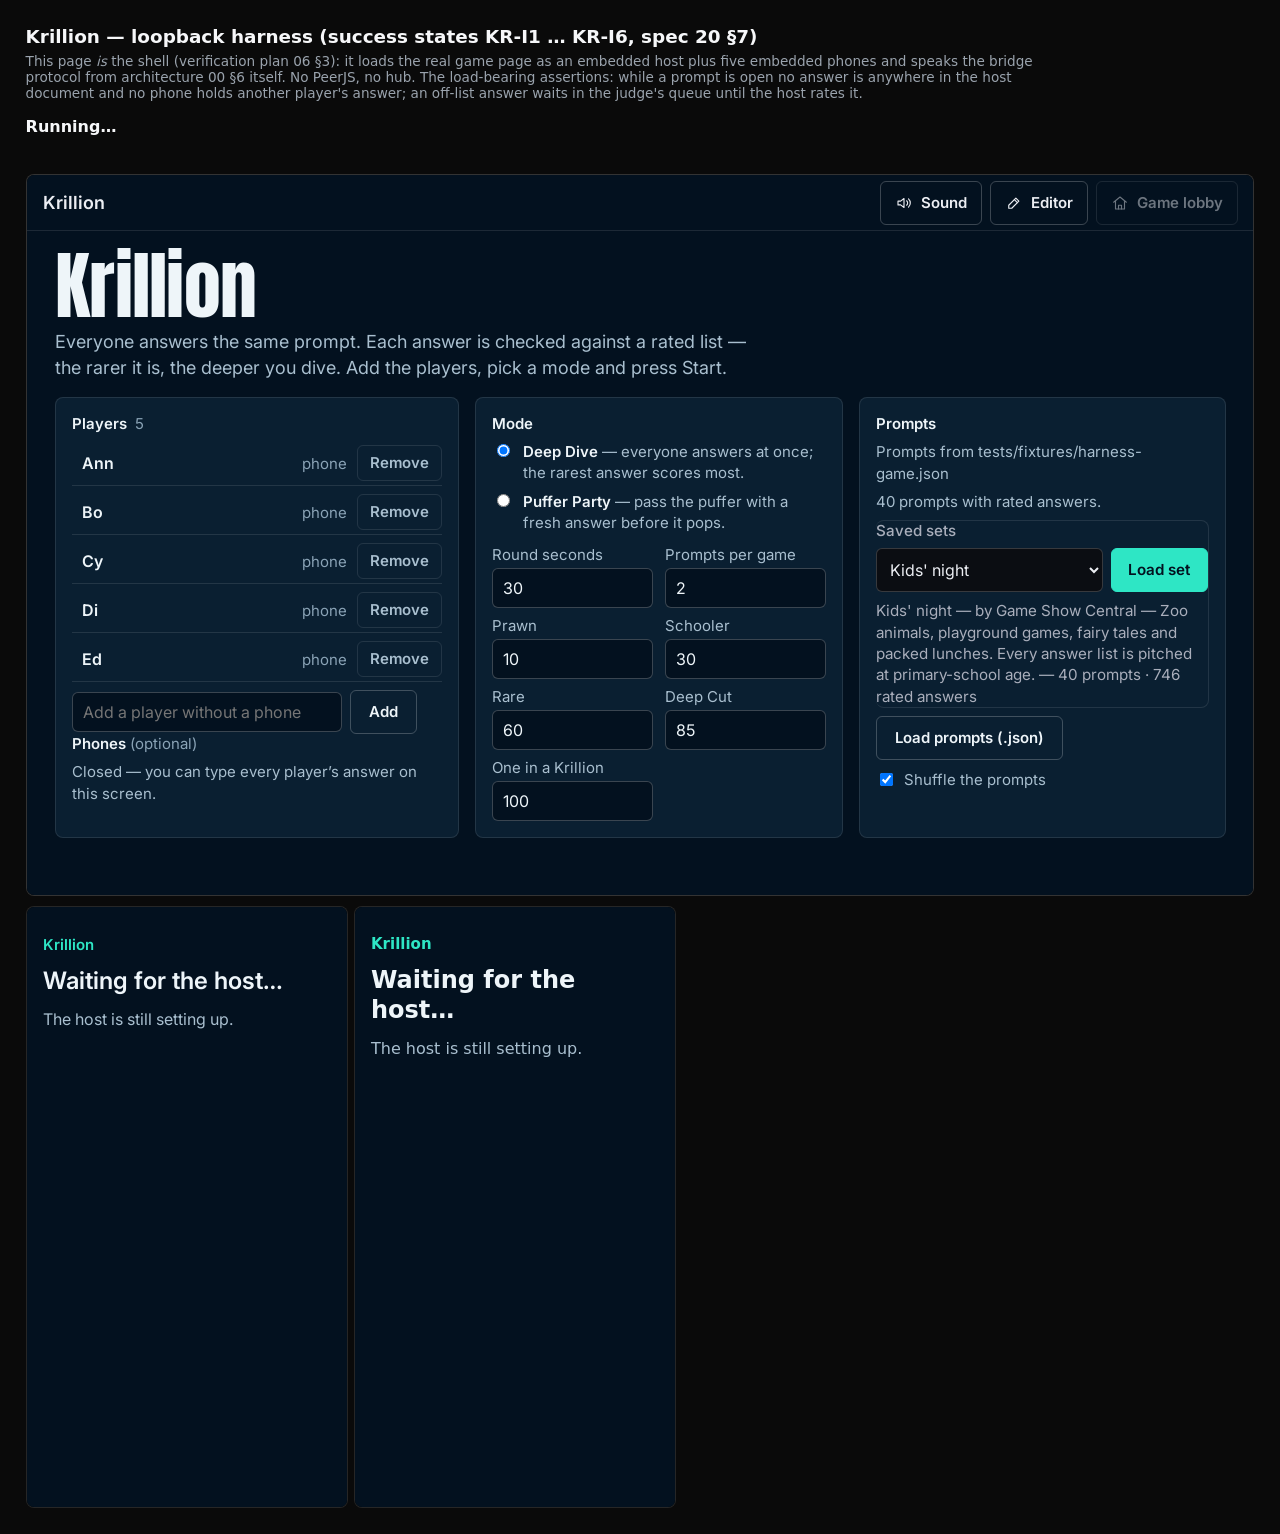
==== tests/harness.html @ b90cae28 "chore: import Krillion from Game-Show-Central @9c9d5ec as a standalone baseline Game files moved to " ====
<!DOCTYPE html>
<html lang="en">
<head>
  <meta charset="UTF-8">
  <meta name="viewport" content="width=device-width, initial-scale=1.0">
  <title>Krillion harness (KR-I1–KR-I6)</title>
  <style>
    body { font-family: system-ui, sans-serif; background: #0a0a0a; color: #f6f7f9; margin: 0; padding: 1.6rem; }
    h1 { font-size: 1.15rem; margin: 0 0 0.4rem; }
    p.lede { color: #9aa3ad; font-size: 0.85rem; margin: 0 0 1rem; max-width: 64rem; }
    #summary { font-weight: 700; margin: 0.6rem 0 1rem; }
    #summary.ok, li[data-pass="true"] .tag { color: #35d68a; }
    #summary.bad, li[data-pass="false"] .tag { color: #ff5a66; }
    #results { list-style: none; margin: 0; padding: 0; display: flex; flex-direction: column; gap: 0.25rem; }
    #results li { padding: 0.4rem 0.7rem; border-radius: 8px; background: rgba(255,255,255,0.05); font-size: 0.86rem; }
    #results li[data-pass="true"] { border-left: 4px solid #35d68a; }
    #results li[data-pass="false"] { border-left: 4px solid #ff5a66; background: rgba(255,90,102,0.12); }
    .tag { font-weight: 700; margin-right: 0.5rem; }
    .detail { display: block; opacity: 0.75; font-size: 0.78rem; margin-top: 0.15rem; }
    .stage { display: flex; gap: 0.6rem; margin-top: 1.4rem; align-items: flex-start; flex-wrap: wrap; }
    #host { width: 1280px; height: 720px; border: 1px solid rgba(255,255,255,0.2); border-radius: 8px; background: #000; }
    .phones { display: flex; gap: 0.4rem; flex-wrap: wrap; }
    .phones iframe { width: 320px; height: 600px; border: 1px solid rgba(255,255,255,0.15); border-radius: 8px; background: #000; }
  </style>
</head>
<body>
  <h1>Krillion — loopback harness (success states KR-I1 … KR-I6, spec 20 §7)</h1>
  <p class="lede">This page <em>is</em> the shell (verification plan 06 §3): it loads the real game page as an embedded
    host plus five embedded phones and speaks the bridge protocol from architecture 00 §6 itself. No PeerJS, no hub.
    The load-bearing assertions: while a prompt is open no answer is anywhere in the host document and no phone holds
    another player's answer; an off-list answer waits in the judge's queue until the host rates it.</p>
  <p id="summary">Running…</p>
  <ul id="results"></ul>

  <div class="stage">
    <iframe id="host" title="host game under test"></iframe>
    <div class="phones" id="phones"></div>
  </div>

  <script>
  (function () {
    "use strict";

    /* ============ Result plumbing ============ */

    const results = [];
    let uncaught = null;
    window.addEventListener("error", (e) => { uncaught = e.message; });
    window.addEventListener("unhandledrejection", (e) => { uncaught = String(e.reason); });

    function check(label, cond, detail) {
      results.push({ label, pass: !!cond, detail: detail === undefined ? "" : String(detail) });
      render();
    }

    function render() {
      const list = document.getElementById("results");
      list.replaceChildren();
      for (const r of results) {
        const li = document.createElement("li");
        li.dataset.pass = String(r.pass);
        const tag = document.createElement("span");
        tag.className = "tag";
        tag.textContent = r.pass ? "PASS" : "FAIL";
        li.appendChild(tag);
        li.appendChild(document.createTextNode(r.label));
        if (r.detail) {
          const d = document.createElement("span");
          d.className = "detail";
          d.textContent = r.detail;
          li.appendChild(d);
        }
        list.appendChild(li);
      }
      const failed = results.filter((r) => !r.pass).length;
      const summary = document.getElementById("summary");
      const ok = failed === 0 && !uncaught;
      summary.className = ok ? "ok" : "bad";
      summary.textContent = ok ? `All ${results.length} checks passed.`
        : `${failed} of ${results.length} checks FAILED${uncaught ? ` — uncaught: ${uncaught}` : ""}`;
      window.__KR_HARNESS__ = { total: results.length, failed, uncaught, results };
    }

    const sleep = (ms) => new Promise((r) => setTimeout(r, ms));

    async function waitFor(fn, label, timeout) {
      const limit = timeout || 5000;
      const start = Date.now();
      for (;;) {
        let value = null;
        try { value = fn(); } catch (err) { value = null; }
        if (value) return value;
        if (Date.now() - start > limit) throw new Error(`timed out waiting for ${label}`);
        await sleep(30);
      }
    }

    /* ============ The bridge shell (00 §6) ============ */

    const PLAYERS = [
      { pid: "p1", name: "Ann", color: "#2ee6c5", avatar: "🐡", connected: true, manual: false },
      { pid: "p2", name: "Bo", color: "#ff6b57", avatar: "🦑", connected: true, manual: false },
      { pid: "p3", name: "Cy", color: "#8cb0ff", avatar: "🐙", connected: true, manual: false },
      { pid: "p4", name: "Di", color: "#e6b800", avatar: "🦀", connected: true, manual: false },
      { pid: "p5", name: "Ed", color: "#c1121f", avatar: "🐢", connected: true, manual: false },
    ];
    const ROOM = { code: "KRHA", players: PLAYERS };

    const hostFrame = document.getElementById("host");
    const phoneFrames = new Map();
    const shellLog = [];

    function post(frame, msg) {
      if (!frame || !frame.contentWindow) return;
      frame.contentWindow.postMessage(Object.assign({ gsc: 1 }, msg), location.origin);
    }

    window.addEventListener("message", (event) => {
      if (event.origin !== location.origin) return;
      const d = event.data;
      if (!d || typeof d !== "object" || d.gsc !== 1 || typeof d.t !== "string") return;
      if (event.source === hostFrame.contentWindow) { fromHost(d); return; }
      for (const [pid, frame] of phoneFrames) {
        if (event.source === frame.contentWindow) { fromPhone(pid, d); return; }
      }
    });

    function fromHost(d) {
      if (d.t === "ready") { post(hostFrame, { t: "init", mode: "embed-host", room: ROOM }); return; }
      if (d.t === "send") {
        if (d.pid === "*") phoneFrames.forEach((f) => post(f, { t: "msg", m: d.m }));
        else post(phoneFrames.get(d.pid), { t: "msg", m: d.m });
        return;
      }
      shellLog.push(d);
    }

    function fromPhone(pid, d) {
      if (d.t === "ready") {
        const me = PLAYERS.find((p) => p.pid === pid);
        post(phoneFrames.get(pid), { t: "init", mode: "embed-player", me, room: { code: ROOM.code } });
        return;
      }
      if (d.t === "send") post(hostFrame, { t: "msg", pid, m: d.m });
    }

    /* ============ Loading (stale-bundle guard) ============ */

    const JS = ["kr-content.js", "kr-select.js", "kr-core.js", "data.js", "kr-sound.js", "kr-clock.js",
      "kr-view.js", "kr-party.js", "kr-app.js", "kr-editor.js", "kr-room.js", "kr-phone.js"];
    const CSS = ["kr.css", "kr-phone.css"];
    const ASSETS = JS.map((f) => `../js/${f}`).concat(CSS.map((f) => `../css/${f}`)).concat([
      "../shared/theme.css", "../shared/theme-components.css", "../shared/library.js",
      "../shared/room-protocol.js", "../shared/room-net.js",
      "../shared/room-host.js", "../shared/room-player.js", "../shared/bridge.js",
      "../sets/index.json", "../sets/kids-night.json", "../sets/pop-culture.json",
      "fixtures/harness-game.json", "../prompts.json",
    ]);

    // ?store=harness keeps this run out of the real host's save on the same origin.
    const HOST_SRC = "../index.html?embed=host&harness=1&store=harness&game=tests/fixtures/harness-game.json";
    const PHONE_SRC = "../index.html?embed=player&harness=1&store=harness";
    const KEYS = ["gsc-kr-state-v1-harness", "gsc-kr-draft-v1-harness"];
    const REAL_KEYS = ["gsc-kr-state-v1", "gsc-kr-draft-v1"];
    const REAL_BEFORE = REAL_KEYS.map((k) => localStorage.getItem(k));

    async function refreshAssets() {
      await Promise.all(ASSETS.map((u) => fetch(u, { cache: "reload" }).catch(() => null)));
      await fetch(HOST_SRC, { cache: "reload" }).catch(() => null);
    }

    function loadFrame(frame, src) {
      return new Promise((resolve) => { frame.onload = resolve; frame.src = src; });
    }

    const HW = () => hostFrame.contentWindow;
    const HD = () => hostFrame.contentDocument;
    const H = (id) => HD().getElementById(id);
    const core = () => HW().KrApp.core();
    const click = (id) => H(id).click();
    const hostText = () => HD().body.textContent;

    async function bootHost(clear) {
      // Clear BEFORE the frame loads a page, never while one is unloading.
      if (clear !== false) KEYS.forEach((k) => localStorage.removeItem(k));
      await loadFrame(hostFrame, HOST_SRC);
      await waitFor(() => HW().KrApp && HW().KrApp.state().game && HW().KrApp.state().sourceKind === "url",
        "host boot with the fixture");
    }

    async function bootPhones() {
      const box = document.getElementById("phones");
      box.replaceChildren();
      phoneFrames.clear();
      for (const p of PLAYERS) {
        const frame = document.createElement("iframe");
        frame.title = `phone ${p.name}`;
        box.appendChild(frame);
        phoneFrames.set(p.pid, frame);
        await loadFrame(frame, PHONE_SRC);
      }
      await waitFor(() => [...phoneFrames.values()].every((f) => f.contentWindow.KrPhone), "phones join");
    }

    const PW = (pid) => phoneFrames.get(pid).contentWindow;
    const PD = (pid) => phoneFrames.get(pid).contentDocument;
    const view = (pid) => PW(pid).KrPhone.view();
    const phoneText = (pid) => PD(pid).body.textContent;

    function phoneSays(pid, text) {
      PW(pid).KrPhone.type(text);
      PW(pid).KrPhone.button().click();
    }

    /* ============================================================
       KR-I1 / KR-I2 — five phones answer; one resubmits; the judge rules
       ============================================================ */

    const ANSWERS = { p1: "Apple", p2: "Kiwi", p3: "Rambutan", p4: "litchi", p5: "Zqdurian" };

    async function scenarioAnswers() {
      await bootHost();
      await bootPhones();
      await waitFor(() => HW().KrApp.state().setup.players.length === 5, "roster from the shell");
      check("KR-I1 all five phones from the shell roster reach the setup screen",
        HW().KrApp.state().setup.players.map((p) => p.name).join(",") === "Ann,Bo,Cy,Di,Ed",
        HW().KrApp.state().setup.players.map((p) => p.name).join(","));
      if (H("kr-set-shuffle").checked) H("kr-set-shuffle").click();
      click("btn-start");
      await waitFor(() => core() && core().phase === "intro", "the intro");
      click("btn-open");
      await waitFor(() => ["p1", "p5"].every((pid) => view(pid).screen === "answer"), "the answer screens");
      check("KR-I1 every phone shows the prompt, a field and a running clock",
        PLAYERS.every((p) => PW(p.pid).KrPhone.promptText() === "Name a fruit"
          && !PD(p.pid).getElementById("kr-phone-form").classList.contains("hidden"))
        && /^\d+s$/.test(PD("p1").getElementById("kr-phone-clock").textContent),
        PD("p1").getElementById("kr-phone-clock").textContent);

      // KR-I2: Ann sends Mango, then changes her mind before the clock ends.
      phoneSays("p1", "Mango");
      await waitFor(() => core().dive.answers.p1 === "Mango", "Ann's first answer");
      await waitFor(() => view("p1").sent, "Ann's sent tick");
      check("KR-I2 a sent answer comes back with “sent ✓ — you can change it”",
        /Sent ✓ — you can change it/.test(phoneText("p1"))
        && PW("p1").KrPhone.button().textContent === "Change my answer", PD("p1").getElementById("kr-phone-sub").textContent);
      phoneSays("p1", ANSWERS.p1);
      await waitFor(() => core().dive.answers.p1 === "Apple", "Ann's second answer");
      check("KR-I2 a phone resubmits before close and the new answer replaces the old",
        core().dive.answers.p1 === "Apple" && H("kr-answered").textContent === "1 / 5 answered",
        H("kr-answered").textContent);

      ["p2", "p3", "p4"].forEach((pid) => phoneSays(pid, ANSWERS[pid]));
      await waitFor(() => Object.keys(core().dive.answers).length === 4, "four answers");
      check("KR-I1 NO ANSWER IS ANYWHERE IN THE HOST DOCUMENT WHILE THE PROMPT IS OPEN",
        Object.values(ANSWERS).concat(["Mango"]).every((a) => hostText().toLowerCase().indexOf(a.toLowerCase()) < 0),
        `searched ${hostText().length} characters`);
      check("KR-I1 no phone holds another player's answer, nor the rated list",
        PLAYERS.every((p) => Object.keys(ANSWERS).every((other) => other === p.pid
          || phoneText(p.pid).toLowerCase().indexOf(ANSWERS[other].toLowerCase()) < 0))
        && PLAYERS.every((p) => ["Banana", "Lychee", "Kiwifruit"].every((w) => phoneText(p.pid).indexOf(w) < 0)));
      const before = JSON.stringify(core().dive.answers);
      PW("p2").KrPhone.me.send({ t: "puffer", text: "Zqwrong" });
      PW("p2").KrPhone.me.send({ t: "review", group: "x", tier: "krillion" });
      PW("p2").KrPhone.me.send({ t: "answer", text: "x".repeat(5000) });
      await sleep(150);
      check("KR-I1 frames for the wrong screen, unknown frames and oversize frames are ignored",
        JSON.stringify(core().dive.answers) === before, JSON.stringify(core().dive.answers));

      phoneSays("p5", ANSWERS.p5);
      await waitFor(() => core().phase === "reveal", "the round closing when everyone has answered");
      check("KR-I1 the round closes once everyone has answered; matched answers already carry their tier",
        HW().KrCore.groups(core()).filter((g) => g.onList).map((g) => `${g.label}:${g.tier}`).sort().join(",")
          === "Apple:prawn,Kiwi:rare,Lychee:deepcut,Rambutan:krillion",
        HW().KrCore.groups(core()).map((g) => `${g.label}:${g.tier}`).join(","));
      check("KR-I1 the alias “litchi” matched Lychee (Deep Cut)",
        HW().KrCore.groups(core()).find((g) => g.pids.indexOf("p4") >= 0).label === "Lychee");
    }

    async function scenarioJudge() {
      const queue = () => [...HD().querySelectorAll("#kr-queue .kr-queue-item")];
      check("KR-I1 the off-list answer waits in the judge's queue with the player's exact text",
        queue().length === 1 && queue()[0].textContent.indexOf("Ed: “Zqdurian”") >= 0
        && !H("kr-queue-box").classList.contains("hidden"), queue().map((q) => q.textContent).join(" | "));
      check("KR-I1 nothing can be revealed until the judge rules", H("btn-reveal").disabled === true
        && HD().querySelectorAll("#kr-groups .kr-group.is-shown").length === 0, H("btn-reveal").textContent);
      await waitFor(() => view("p5").screen === "wait", "Ed waiting");
      check("KR-I1 Ed's phone says the judge is reviewing", /judge is reviewing/.test(phoneText("p5")));
      queue()[0].querySelector('[data-tier="rare"]').click();
      const remember = HD().querySelector("#kr-queue .kr-remember");
      check("KR-I1 a ruling offers “Add to this question”", remember && remember.textContent === "Add to this question");
      remember.click();
      const kept = HD().querySelector("#kr-queue .kr-queue-item");
      check("KR-I1 K-5 the remembered answer stays in the queue as “On this question now” until the reveal",
        kept && kept.classList.contains("is-remembered")
        && kept.querySelector(".kr-remember").textContent === "On this question now"
        && kept.querySelector('[data-tier="rare"]').getAttribute("aria-pressed") === "true"
        && H("btn-reveal").disabled === false, kept && kept.textContent);
      check("KR-I1 Add to this question remembers the answer and its tier in the session content",
        core().learned.length === 1 && HW().KrApp.state().game.prompts[0].answers.some((a) => a.text === "Zqdurian"
          && a.tier === "rare"), JSON.stringify(core().learned));
      const shown = () => [...HD().querySelectorAll("#kr-groups .kr-group.is-shown .kr-group-answer")].map((n) => n.textContent);
      const seen = [];
      while (core().phase === "reveal" && seen.length < 10) {
        click("btn-reveal");
        seen.push(shown().join("|"));
      }
      check("KR-I1 the reveal walks Prawn → One in a Krillion; the rarest lands last",
        seen[3] === "Apple|Kiwi|Zqdurian|Lychee|Rambutan".split("|").slice(0, 4).join("|")
        && seen[4] === "Apple|Kiwi|Zqdurian|Lychee|Rambutan", seen.slice(0, 5).join(" / "));
      check("KR-I1 points by tier: 10 · 60 · 100 · 85 · 60, banked on the depth board",
        core().phase === "depth" && core().players.map((p) => p.score).join(",") === "10,60,100,85,60",
        core().players.map((p) => p.score).join(","));
      await waitFor(() => view("p3").screen === "reveal", "the phones' reveal");
      check("KR-I1 each phone shows its own tier, points and depth",
        view("p3").tier === "One in a Krillion" && view("p3").points === 100 && view("p3").depth === 1000
        && view("p5").tier === "Rare" && /1,000 m deep/.test(phoneText("p3")), JSON.stringify(view("p3")));
      check("KR-I1 the depth board shows the per-tier tally and every marker",
        /Prawn 1 · Schooler 0 · Rare 2 · Deep Cut 1 · One in a Krillion 1 · Missed 0/.test(H("kr-depth-tally").textContent)
        && HD().querySelectorAll("#kr-depth-reef .kr-lane").length === 5, H("kr-depth-tally").textContent);
      check("KR-I6 the depth board fits 1280×720 with no vertical scroll",
        HD().documentElement.scrollHeight <= HD().documentElement.clientHeight + 1,
        `${HD().documentElement.scrollHeight} / ${HD().documentElement.clientHeight}`);
    }

    /* ============================================================
       KR-I3 — reload mid-prompt keeps the deadline; game lobby keep / resume
       ============================================================ */

    async function scenarioReload() {
      click("btn-next-prompt");
      click("btn-open");
      await waitFor(() => view("p2").screen === "answer", "prompt 2 on the phones");
      phoneSays("p2", "Alpha1");
      await waitFor(() => core().dive.answers.p2 === "Alpha1", "Bo's answer");
      await sleep(1200);
      const left = core().clock.deadline - Date.now();
      await bootHost(false);
      await waitFor(() => core() && core().phase === "prompt", "the restored prompt");
      const after = core().clock.deadline - Date.now();
      check("KR-I3 a host reload mid-prompt keeps the remaining time (frozen on save, thawed on load)",
        Math.abs(after - left) < 1500 && after > 20000, `${Math.round(left)} ms before, ${Math.round(after)} ms after`);
      check("KR-I3 the reload keeps the answers already in, still hidden",
        core().dive.answers.p2 === "Alpha1" && hostText().indexOf("Alpha1") < 0
        && H("kr-answered").textContent === "1 / 5 answered", H("kr-answered").textContent);
      await waitFor(() => view("p2").sent && view("p2").mine === "Alpha1", "Bo's view after the reload");
      check("KR-I3 the phones keep their own answer after the host reloads", view("p2").mine === "Alpha1");

      click("btn-game-lobby");
      check("KR-I5 X-1 Game lobby opens the keep / start-over dialog",
        !H("kr-lobby-modal").classList.contains("hidden") && H("kr-lobby-modal").querySelector("[role=dialog]") !== null);
      click("btn-lobby-keep");
      check("KR-I5 X-1 Keep this game returns to setup with a Resume button",
        !H("screen-setup").classList.contains("hidden") && !H("btn-resume").classList.contains("hidden") && core() === null);
      await sleep(400);
      click("btn-resume");
      check("KR-I5 X-1 Resume restores the exact prompt, answers and clock (frozen while parked)",
        core() && core().phase === "prompt" && core().dive.answers.p2 === "Alpha1"
        && core().clock.deadline - Date.now() > 20000, core() && Math.round(core().clock.deadline - Date.now()));
      check("KR-I6 the prompt screen fits 1280×720 with no vertical scroll",
        HD().documentElement.scrollHeight <= HD().documentElement.clientHeight + 1,
        `${HD().documentElement.scrollHeight} / ${HD().documentElement.clientHeight}`);
    }

    /* ============================================================
       K-2 — five off-list answers at 1280×676: judging never scrolls the page
       ============================================================ */

    async function scenarioBusyQueue() {
      hostFrame.style.height = "676px";
      await sleep(100);
      PLAYERS.forEach((p, i) => phoneSays(p.pid, `Zqofflist${i + 1}`));
      await waitFor(() => core().phase === "reveal", "the busy round closing");
      const rows = [...HD().querySelectorAll("#kr-queue .kr-queue-item")];
      const d = HD().documentElement;
      check("K-2 five off-list answers at 1280×676: the judge's review does not scroll the page",
        rows.length === 5 && d.scrollHeight <= d.clientHeight + 1, `${rows.length} rows · ${d.scrollHeight} / ${d.clientHeight}`);
      check("K-2 each queue item is one row (player · text · tiers · Not valid), with a “to rule” count",
        rows.every((r) => r.getBoundingClientRect().height <= 60) && H("kr-queue-count").textContent === "5 to rule"
        && rows[0].textContent.indexOf("Ann: “Zqofflist1”") >= 0, `${Math.round(rows[0].getBoundingClientRect().height)} px · ${H("kr-queue-count").textContent}`);
      const hidden = (sel) => HW().getComputedStyle(HD().querySelector(sel)).display === "none";
      check("K-2 the answer cards and the reef strip are hidden while the queue is open",
        hidden("#kr-groups") && hidden("#kr-reef"));
      rows.forEach((r) => r.querySelector('[data-tier="invalid"]').click());
      check("K-2 the count follows the rulings and the reveal unlocks",
        H("kr-queue-count").textContent === "all ruled" && H("btn-reveal").disabled === false, H("kr-queue-count").textContent);
      click("btn-reveal");
      check("K-2 once the reveal starts the queue closes and the reef returns, still without page scroll",
        H("kr-queue-box").classList.contains("hidden") && !hidden("#kr-reef") && d.scrollHeight <= d.clientHeight + 1,
        `${d.scrollHeight} / ${d.clientHeight}`);
      hostFrame.style.height = "720px";
      await sleep(100);
    }

    /* ============================================================
       KR-I4 — a Puffer Party round with a pop
       ============================================================ */

    async function scenarioPuffer() {
      click("btn-game-lobby");
      click("btn-lobby-restart");
      check("KR-I5 X-1 Start over clears the game but keeps the players and the prompts",
        core() === null && HW().KrApp.state().resumable === null && HW().KrApp.state().setup.players.length === 5
        && HW().KrApp.state().game !== null);
      H("kr-mode-puffer").click();
      click("btn-start");
      click("btn-pstart");
      await waitFor(() => view("p1").screen === "puffer-hold", "Ann holding the puffer");
      check("KR-I4 only the holder's phone can answer; the rest watch",
        ["p2", "p3", "p4", "p5"].every((pid) => view(pid).screen === "puffer-watch")
        && !PD("p1").getElementById("kr-phone-form").classList.contains("hidden"), view("p2").sub);
      const prompt = core().game.prompts[core().puffer.index];
      phoneSays("p2", prompt.answers[1].text);
      await sleep(120);
      check("KR-I4 a non-holder's answer is ignored", core().puffer.used.length === 0);
      phoneSays("p1", prompt.answers[0].text);
      await waitFor(() => core().puffer.holder === "p2", "the pass");
      check("KR-I4 an on-list answer passes at once and the clock gets shorter",
        core().clock.seconds === 18 && H("kr-used").textContent.indexOf(prompt.answers[0].text) >= 0, core().clock.seconds);
      await waitFor(() => view("p2").screen === "puffer-hold", "Bo holding");
      phoneSays("p2", prompt.answers[0].text);
      await waitFor(() => core().puffer.notice && core().puffer.notice.kind === "used", "the used notice");
      check("KR-I4 a used answer is refused and Bo keeps the puffer",
        core().puffer.holder === "p2" && /already used/.test(H("kr-pnotice").textContent), H("kr-pnotice").textContent);
      phoneSays("p2", "Zqmadeup");
      await waitFor(() => core().puffer.pending, "the pending ruling");
      check("KR-I4 an off-list answer waits for the judge's live ruling",
        !H("kr-pending").classList.contains("hidden") && H("kr-pending-text").textContent.indexOf("Zqmadeup") >= 0);
      HD().querySelector('#kr-pending-tiers [data-tier="invalid"]').click();
      check("KR-I4 Not valid keeps the puffer with the clock running",
        core().puffer.holder === "p2" && Number.isFinite(core().clock.deadline) && !core().puffer.pending);
      click("btn-pop");
      check("KR-I4 Pop costs the holder a heart and ends the round",
        core().phase === "popped" && core().players[1].hearts === 1 && /Bo popped/.test(H("kr-pholder").textContent),
        H("kr-pholder").textContent);
      click("btn-pnext");
      check("KR-I4 the next round starts with the next player on a new prompt",
        core().phase === "pufferReady" && core().puffer.holder === "p3" && core().puffer.index !== 0, core().puffer.holder);
      check("KR-I6 the Puffer Party screen fits 1280×720 with no vertical scroll",
        HD().documentElement.scrollHeight <= HD().documentElement.clientHeight + 1,
        `${HD().documentElement.scrollHeight} / ${HD().documentElement.clientHeight}`);
    }

    /* ============================================================
       KR-I5 — editor (rated table, import, library download) and the set library
       ============================================================ */

    async function scenarioEditorLibrary() {
      click("btn-game-lobby");
      click("btn-lobby-restart");
      click("btn-editor");
      check("KR-I5 the editor opens with the prompt list and a rated-answer table",
        !H("screen-editor").classList.contains("hidden") && H("kr-ed-answers").querySelectorAll("tr").length === 7
        && H("kr-ed-answers").querySelector("select").options.length === 5, H("kr-ed-answer-count").textContent);
      click("btn-editor-reset");
      const fruit = HW().KrEditor.draft().prompts.findIndex((p) => p.text === "Name a fruit");
      click("btn-editor-import");
      check("KR-I5 Import judged answers folds the judge's “Zqdurian” into Name a fruit",
        fruit >= 0 && HW().KrEditor.draft().prompts[fruit].answers.some((a) => a.text === "Zqdurian" && a.tier === "rare")
        && /Imported 1 judged answer/.test(H("kr-editor-warn").textContent), H("kr-editor-warn").textContent);
      HW().KrEditor.select(fruit);
      check("KR-I5 the imported answer is a row in that prompt's table",
        [...H("kr-ed-answers").querySelectorAll("input")].some((i) => i.value === "Zqdurian"));
      H("btn-ed-add-answer").click();
      check("KR-I5 an empty answer row is named in a plain-English message",
        /no text/.test(H("kr-editor-msg").textContent), H("kr-editor-msg").textContent);
      const rows = H("kr-ed-answers").querySelectorAll("tr");
      rows[rows.length - 1].querySelector("button").click();
      H("kr-ed-title").value = "Harness Night";
      H("kr-ed-title").dispatchEvent(new Event("input", { bubbles: true }));
      const realClick = HW().HTMLAnchorElement.prototype.click;
      let downloaded = "";
      HW().HTMLAnchorElement.prototype.click = function () { downloaded = this.download; };
      click("btn-editor-library");
      HW().HTMLAnchorElement.prototype.click = realClick;
      const manifest = H("kr-editor-manifest").textContent;
      check("KR-I5 X-3 Download for the library saves harness-night.json and prints the manifest entry",
        downloaded === "harness-night.json" && manifest.indexOf("games/krillion/sets/harness-night.json") >= 0
        && manifest.indexOf('"file": "harness-night.json"') >= 0 && manifest.indexOf('"prompts": 100') >= 0,
        `${downloaded} · ${manifest.split("\n")[0]}`);
      click("btn-editor-use");
      check("KR-I5 Use in game loads the edited file through the same validator",
        H("screen-editor").classList.contains("hidden") && HW().KrApp.state().game.title === "Harness Night",
        HW().KrApp.state().source);
      const picker = await waitFor(() => HD().querySelector("#kr-library select"), "the library picker");
      await waitFor(() => picker.options.length >= 2, "the manifest");
      check("KR-I5 X-2 the library picker lists the two shipped sets",
        [...picker.options].map((o) => o.textContent).join(",") === "Kids' night,Pop culture",
        [...picker.options].map((o) => o.textContent).join(","));
      picker.value = "pop-culture.json";
      picker.dispatchEvent(new Event("change", { bubbles: true }));
      HD().querySelector("#kr-library .gsc-library-load").click();
      await waitFor(() => HW().KrApp.state().source === "set: Pop culture", "the set to load");
      check("KR-I5 X-2 loading a set validates it and sets the source note",
        H("kr-source").textContent === "set: Pop culture" && HW().KrApp.state().game.prompts.length === 40,
        H("kr-source").textContent);
    }

    /* ============================================================
       KR-I6 — gates
       ============================================================ */

    async function scenarioGates() {
      const texts = await Promise.all(JS.map((f) => fetch(`../js/${f}`, { cache: "no-store" }).then((r) => r.text())));
      const css = await Promise.all(CSS.map((f) => fetch(`../css/${f}`, { cache: "no-store" }).then((r) => r.text())));
      const html = await fetch("../index.html", { cache: "no-store" }).then((r) => r.text());
      const self = await fetch("harness.html", { cache: "no-store" }).then((r) => r.text());
      const banned = new RegExp(["\\.inner" + "HTML", "insertAdjacent" + "HTML", "outer" + "HTML\\s*=",
        "document\\.wri" + "te", "ev" + "al\\(", "new Func" + "tion"].join("|"));
      check("KR-I6 V3 no inner-HTML, string evaluation or document writes anywhere in the game or this harness",
        texts.concat([html, self]).every((t) => !banned.test(t)));
      check("KR-I6 V4 no console-dot-log in the game's scripts", texts.every((t) => t.indexOf(["console", "log"].join(".")) < 0));
      const long = texts.concat(css).concat([html, self]).map((t, i) => [i, t.split("\n").length]).filter(([, n]) => n >= 800);
      check("KR-I6 V2 every file is under 800 lines", long.length === 0, JSON.stringify(long));
      const outside = css.map((t) => (t.split("@media (prefers-reduced-motion: no-preference)")[0]
        .match(/@keyframes|animation:/g) || []).length);
      check("KR-I6 every @keyframes and animation: sits inside prefers-reduced-motion: no-preference",
        outside.every((n) => n === 0), outside.join(","));
      check("KR-I6 no local [data-gsc-game] palette override, no gradients, blur or text glow",
        css.every((t) => t.indexOf("[data-gsc-game") < 0 && !/gradient\(|backdrop-filter|text-shadow/.test(t)));
      check("KR-I6 V7 body data-gsc-game, #gsc-join and the embedded class are wired",
        HD().body.dataset.gscGame === "krillion" && H("gsc-join") !== null
        && HD().body.classList.contains("gsc-embedded") && PD("p1").body.classList.contains("player-mode"), HD().body.className);
      check("KR-I6 the splash is skipped when embedded (the hub shows its own)", H("gsc-splash").classList.contains("hidden"));
      const bar = [...HD().querySelectorAll(".kr-bar-actions button")].filter((b) => !b.classList.contains("hidden"))
        .map((b) => b.id);
      check("KR-I6 the toolbar reads Sound · Editor · Game lobby, in that order",
        bar.join(",") === "btn-sound,btn-editor,btn-game-lobby", bar.join(","));
      click("btn-sound");
      click("btn-sound");
      const tools = bar.map((id) => H(id));
      check("K-3 every toolbar button has a shared icon and a text label, 44–48 px tall (Sound keeps its icon after a toggle)",
        tools.every((b) => b.querySelector(":scope > svg.gsc-icon") && b.textContent.trim().length > 0
          && b.getBoundingClientRect().height >= 44 && b.getBoundingClientRect().height <= 48),
        tools.map((b) => `${b.id}:${Math.round(b.getBoundingClientRect().height)}:${!!b.querySelector("svg")}`).join(" "));
      check("K-3 the Game lobby button is present but disabled on the setup screen",
        !H("screen-setup").classList.contains("hidden") && H("btn-game-lobby").disabled === true);
      const emoji = /\p{Extended_Pictographic}/u;
      check("KR-I6 UI-10 no emoji anywhere in the host screen's text", !emoji.test(hostText()));
      check("KR-I6 V-store the run is namespaced and leaves the real save untouched",
        HW().KrApp.STORAGE_KEY === "gsc-kr-state-v1-harness" && HW().KrEditor.DRAFT_KEY === "gsc-kr-draft-v1-harness"
        && REAL_KEYS.every((k, i) => localStorage.getItem(k) === REAL_BEFORE[i]));
    }

    /** V-phone: 320 px wide, 56 px targets, no sideways scroll — on a writing screen. */
    async function scenarioPhoneGates() {
      await waitFor(() => view("p3").screen === "answer"
        && !PD("p3").getElementById("kr-phone-form").classList.contains("hidden"), "Cy's answer screen");
      const send = PD("p3").getElementById("btn-phone-send");
      const input = PD("p3").getElementById("kr-phone-text");
      check("KR-I6 V-phone the answer field and Send button are at least 56 px tall at 320 px",
        send.getBoundingClientRect().height >= 56 && input.getBoundingClientRect().height >= 56,
        `${Math.round(send.getBoundingClientRect().height)} / ${Math.round(input.getBoundingClientRect().height)}`);
      const wide = [...phoneFrames.keys()].filter((pid) => {
        const d = PD(pid).documentElement;
        return d.scrollWidth > d.clientWidth + 1;
      });
      check("KR-I6 V-phone no phone scrolls sideways at 320 px", wide.length === 0, wide.join(","));
      const hostScreens = [...PD("p3").querySelectorAll(".kr-screen:not(.kr-phone)")]
        .filter((n) => PW("p3").getComputedStyle(n).display !== "none").map((n) => n.id);
      check("KR-I6 V-phone a phone shows only the phone card — no host screen, no toolbar",
        hostScreens.length === 0 && PW("p3").getComputedStyle(PD("p3").querySelector(".kr-bar")).display === "none"
        && PD("p3").getElementById("kr-phone-card").getBoundingClientRect().width >= 280, hostScreens.join(","));
    }

    /* ============ Run ============ */

    (async function run() {
      try {
        await refreshAssets();
        await scenarioAnswers();
        await scenarioJudge();
        await scenarioReload();
        await scenarioPhoneGates();
        await scenarioBusyQueue();
        await scenarioPuffer();
        await scenarioEditorLibrary();
        await scenarioGates();
      } catch (err) {
        uncaught = err && err.message ? err.message : String(err);
        check("harness run completed", false, uncaught);
      }
      void shellLog;
      render();
    })();
  })();
  </script>
</body>
</html>
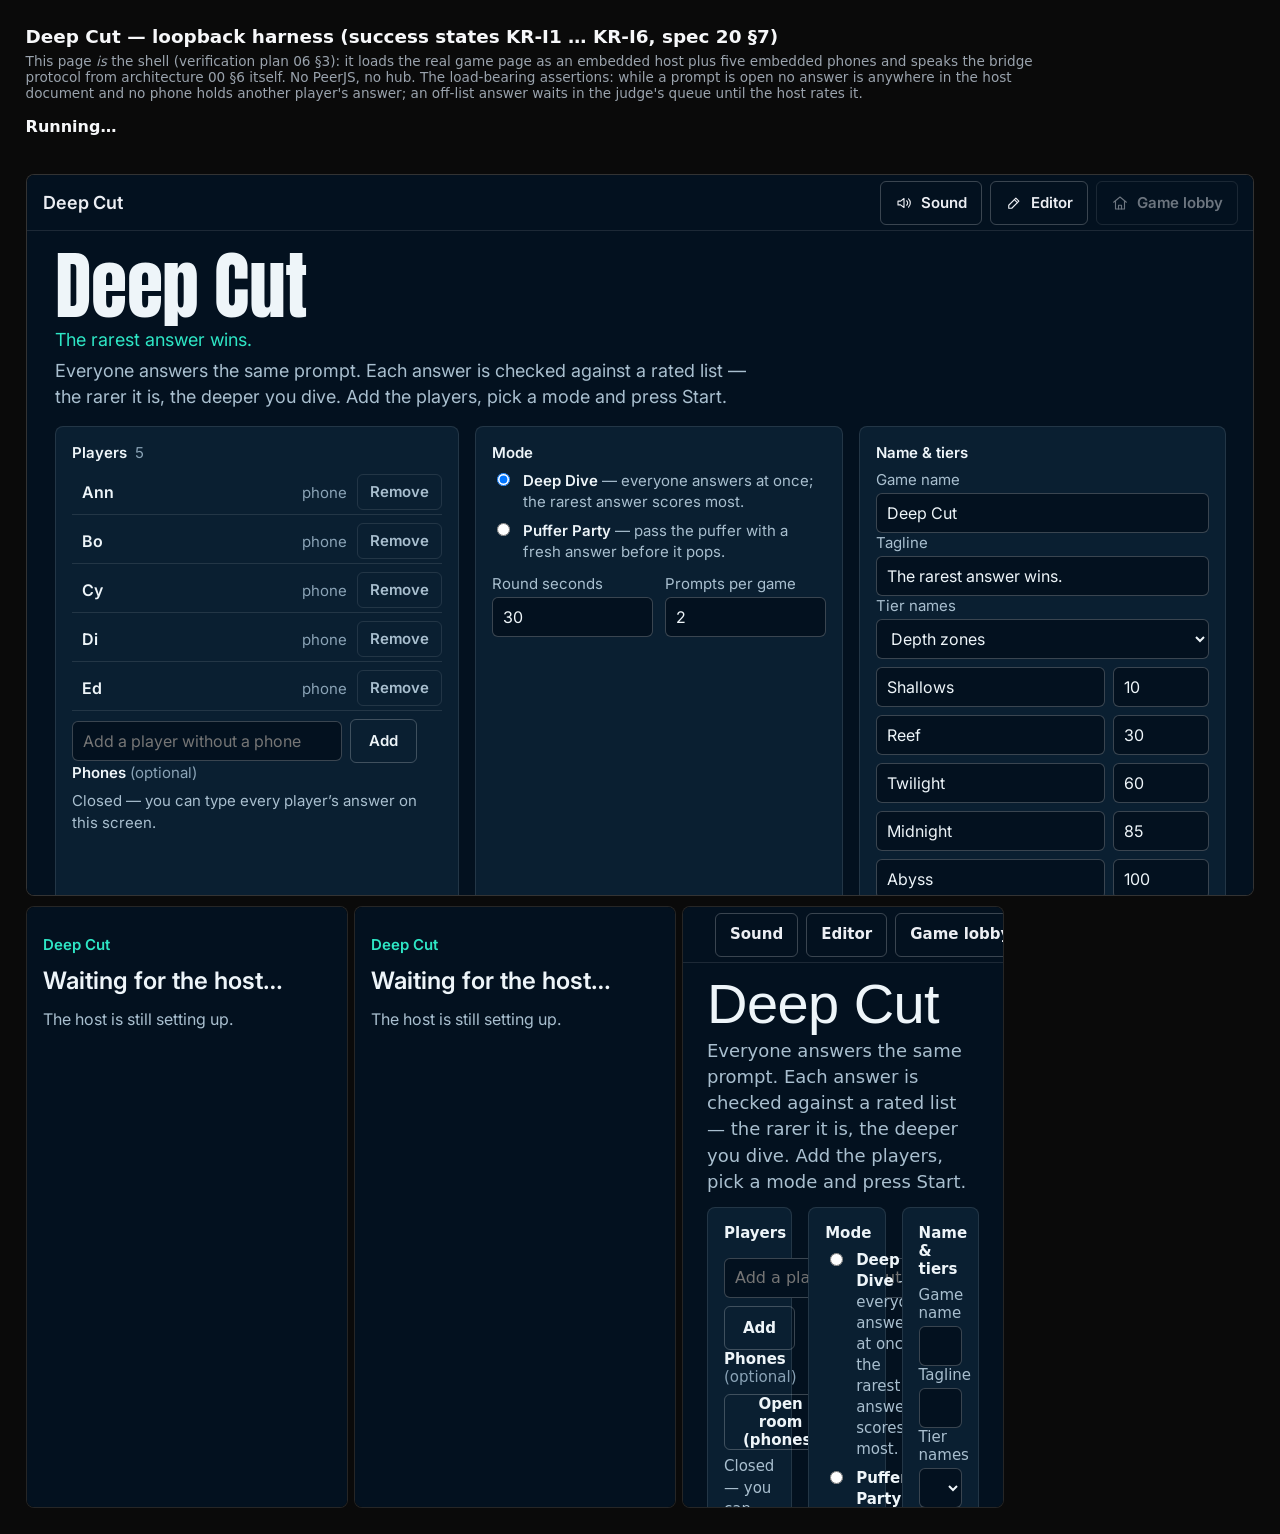
==== commit 9c3ec1c9: "feat: switchable game name and tier names; original default branding - settings.brand {name, tagline" ====
--- a/tests/harness.html
+++ b/tests/harness.html
@@ -3,7 +3,7 @@
 <head>
   <meta charset="UTF-8">
   <meta name="viewport" content="width=device-width, initial-scale=1.0">
-  <title>Krillion harness (KR-I1–KR-I6)</title>
+  <title>Deep Cut harness (KR-I1–KR-I6)</title>
   <style>
     body { font-family: system-ui, sans-serif; background: #0a0a0a; color: #f6f7f9; margin: 0; padding: 1.6rem; }
     h1 { font-size: 1.15rem; margin: 0 0 0.4rem; }
@@ -24,7 +24,7 @@
   </style>
 </head>
 <body>
-  <h1>Krillion — loopback harness (success states KR-I1 … KR-I6, spec 20 §7)</h1>
+  <h1>Deep Cut — loopback harness (success states KR-I1 … KR-I6, spec 20 §7)</h1>
   <p class="lede">This page <em>is</em> the shell (verification plan 06 §3): it loads the real game page as an embedded
     host plus five embedded phones and speaks the bridge protocol from architecture 00 §6 itself. No PeerJS, no hub.
     The load-bearing assertions: while a prompt is open no answer is anywhere in the host document and no phone holds
@@ -160,8 +160,8 @@
     // ?store=harness keeps this run out of the real host's save on the same origin.
     const HOST_SRC = "../index.html?embed=host&harness=1&store=harness&game=tests/fixtures/harness-game.json";
     const PHONE_SRC = "../index.html?embed=player&harness=1&store=harness";
-    const KEYS = ["gsc-kr-state-v1-harness", "gsc-kr-draft-v1-harness"];
-    const REAL_KEYS = ["gsc-kr-state-v1", "gsc-kr-draft-v1"];
+    const KEYS = ["kk-state-v1-harness", "kk-draft-v1-harness"];
+    const REAL_KEYS = ["kk-state-v1", "kk-draft-v1"];
     const REAL_BEFORE = REAL_KEYS.map((k) => localStorage.getItem(k));
 
     async function refreshAssets() {
@@ -260,7 +260,7 @@
         && PLAYERS.every((p) => ["Banana", "Lychee", "Kiwifruit"].every((w) => phoneText(p.pid).indexOf(w) < 0)));
       const before = JSON.stringify(core().dive.answers);
       PW("p2").KrPhone.me.send({ t: "puffer", text: "Zqwrong" });
-      PW("p2").KrPhone.me.send({ t: "review", group: "x", tier: "krillion" });
+      PW("p2").KrPhone.me.send({ t: "review", group: "x", tier: "abyss" });
       PW("p2").KrPhone.me.send({ t: "answer", text: "x".repeat(5000) });
       await sleep(150);
       check("KR-I1 frames for the wrong screen, unknown frames and oversize frames are ignored",
@@ -270,9 +270,9 @@
       await waitFor(() => core().phase === "reveal", "the round closing when everyone has answered");
       check("KR-I1 the round closes once everyone has answered; matched answers already carry their tier",
         HW().KrCore.groups(core()).filter((g) => g.onList).map((g) => `${g.label}:${g.tier}`).sort().join(",")
-          === "Apple:prawn,Kiwi:rare,Lychee:deepcut,Rambutan:krillion",
+          === "Apple:shallows,Kiwi:twilight,Lychee:midnight,Rambutan:abyss",
         HW().KrCore.groups(core()).map((g) => `${g.label}:${g.tier}`).join(","));
-      check("KR-I1 the alias “litchi” matched Lychee (Deep Cut)",
+      check("KR-I1 the alias “litchi” matched Lychee (Midnight)",
         HW().KrCore.groups(core()).find((g) => g.pids.indexOf("p4") >= 0).label === "Lychee");
     }
 
@@ -285,7 +285,7 @@
         && HD().querySelectorAll("#kr-groups .kr-group.is-shown").length === 0, H("btn-reveal").textContent);
       await waitFor(() => view("p5").screen === "wait", "Ed waiting");
       check("KR-I1 Ed's phone says the judge is reviewing", /judge is reviewing/.test(phoneText("p5")));
-      queue()[0].querySelector('[data-tier="rare"]').click();
+      queue()[0].querySelector('[data-tier="twilight"]').click();
       const remember = HD().querySelector("#kr-queue .kr-remember");
       check("KR-I1 a ruling offers “Add to this question”", remember && remember.textContent === "Add to this question");
       remember.click();
@@ -293,18 +293,18 @@
       check("KR-I1 K-5 the remembered answer stays in the queue as “On this question now” until the reveal",
         kept && kept.classList.contains("is-remembered")
         && kept.querySelector(".kr-remember").textContent === "On this question now"
-        && kept.querySelector('[data-tier="rare"]').getAttribute("aria-pressed") === "true"
+        && kept.querySelector('[data-tier="twilight"]').getAttribute("aria-pressed") === "true"
         && H("btn-reveal").disabled === false, kept && kept.textContent);
       check("KR-I1 Add to this question remembers the answer and its tier in the session content",
         core().learned.length === 1 && HW().KrApp.state().game.prompts[0].answers.some((a) => a.text === "Zqdurian"
-          && a.tier === "rare"), JSON.stringify(core().learned));
+          && a.tier === "twilight"), JSON.stringify(core().learned));
       const shown = () => [...HD().querySelectorAll("#kr-groups .kr-group.is-shown .kr-group-answer")].map((n) => n.textContent);
       const seen = [];
       while (core().phase === "reveal" && seen.length < 10) {
         click("btn-reveal");
         seen.push(shown().join("|"));
       }
-      check("KR-I1 the reveal walks Prawn → One in a Krillion; the rarest lands last",
+      check("KR-I1 the reveal walks Shallows → Abyss; the rarest lands last",
         seen[3] === "Apple|Kiwi|Zqdurian|Lychee|Rambutan".split("|").slice(0, 4).join("|")
         && seen[4] === "Apple|Kiwi|Zqdurian|Lychee|Rambutan", seen.slice(0, 5).join(" / "));
       check("KR-I1 points by tier: 10 · 60 · 100 · 85 · 60, banked on the depth board",
@@ -312,10 +312,10 @@
         core().players.map((p) => p.score).join(","));
       await waitFor(() => view("p3").screen === "reveal", "the phones' reveal");
       check("KR-I1 each phone shows its own tier, points and depth",
-        view("p3").tier === "One in a Krillion" && view("p3").points === 100 && view("p3").depth === 1000
-        && view("p5").tier === "Rare" && /1,000 m deep/.test(phoneText("p3")), JSON.stringify(view("p3")));
+        view("p3").tier === "Abyss" && view("p3").points === 100 && view("p3").depth === 1000
+        && view("p5").tier === "Twilight" && /1,000 m deep/.test(phoneText("p3")), JSON.stringify(view("p3")));
       check("KR-I1 the depth board shows the per-tier tally and every marker",
-        /Prawn 1 · Schooler 0 · Rare 2 · Deep Cut 1 · One in a Krillion 1 · Missed 0/.test(H("kr-depth-tally").textContent)
+        /Shallows 1 · Reef 0 · Twilight 2 · Midnight 1 · Abyss 1 · Missed 0/.test(H("kr-depth-tally").textContent)
         && HD().querySelectorAll("#kr-depth-reef .kr-lane").length === 5, H("kr-depth-tally").textContent);
       check("KR-I6 the depth board fits 1280×720 with no vertical scroll",
         HD().documentElement.scrollHeight <= HD().documentElement.clientHeight + 1,
@@ -455,7 +455,7 @@
       const fruit = HW().KrEditor.draft().prompts.findIndex((p) => p.text === "Name a fruit");
       click("btn-editor-import");
       check("KR-I5 Import judged answers folds the judge's “Zqdurian” into Name a fruit",
-        fruit >= 0 && HW().KrEditor.draft().prompts[fruit].answers.some((a) => a.text === "Zqdurian" && a.tier === "rare")
+        fruit >= 0 && HW().KrEditor.draft().prompts[fruit].answers.some((a) => a.text === "Zqdurian" && a.tier === "twilight")
         && /Imported 1 judged answer/.test(H("kr-editor-warn").textContent), H("kr-editor-warn").textContent);
       HW().KrEditor.select(fruit);
       check("KR-I5 the imported answer is a row in that prompt's table",
@@ -474,7 +474,7 @@
       HW().HTMLAnchorElement.prototype.click = realClick;
       const manifest = H("kr-editor-manifest").textContent;
       check("KR-I5 X-3 Download for the library saves harness-night.json and prints the manifest entry",
-        downloaded === "harness-night.json" && manifest.indexOf("games/krillion/sets/harness-night.json") >= 0
+        downloaded === "harness-night.json" && manifest.indexOf("sets/harness-night.json") >= 0
         && manifest.indexOf('"file": "harness-night.json"') >= 0 && manifest.indexOf('"prompts": 100') >= 0,
         `${downloaded} · ${manifest.split("\n")[0]}`);
       click("btn-editor-use");
@@ -537,7 +537,7 @@
       const emoji = /\p{Extended_Pictographic}/u;
       check("KR-I6 UI-10 no emoji anywhere in the host screen's text", !emoji.test(hostText()));
       check("KR-I6 V-store the run is namespaced and leaves the real save untouched",
-        HW().KrApp.STORAGE_KEY === "gsc-kr-state-v1-harness" && HW().KrEditor.DRAFT_KEY === "gsc-kr-draft-v1-harness"
+        HW().KrApp.STORAGE_KEY === "kk-state-v1-harness" && HW().KrEditor.DRAFT_KEY === "kk-draft-v1-harness"
         && REAL_KEYS.every((k, i) => localStorage.getItem(k) === REAL_BEFORE[i]));
     }
 
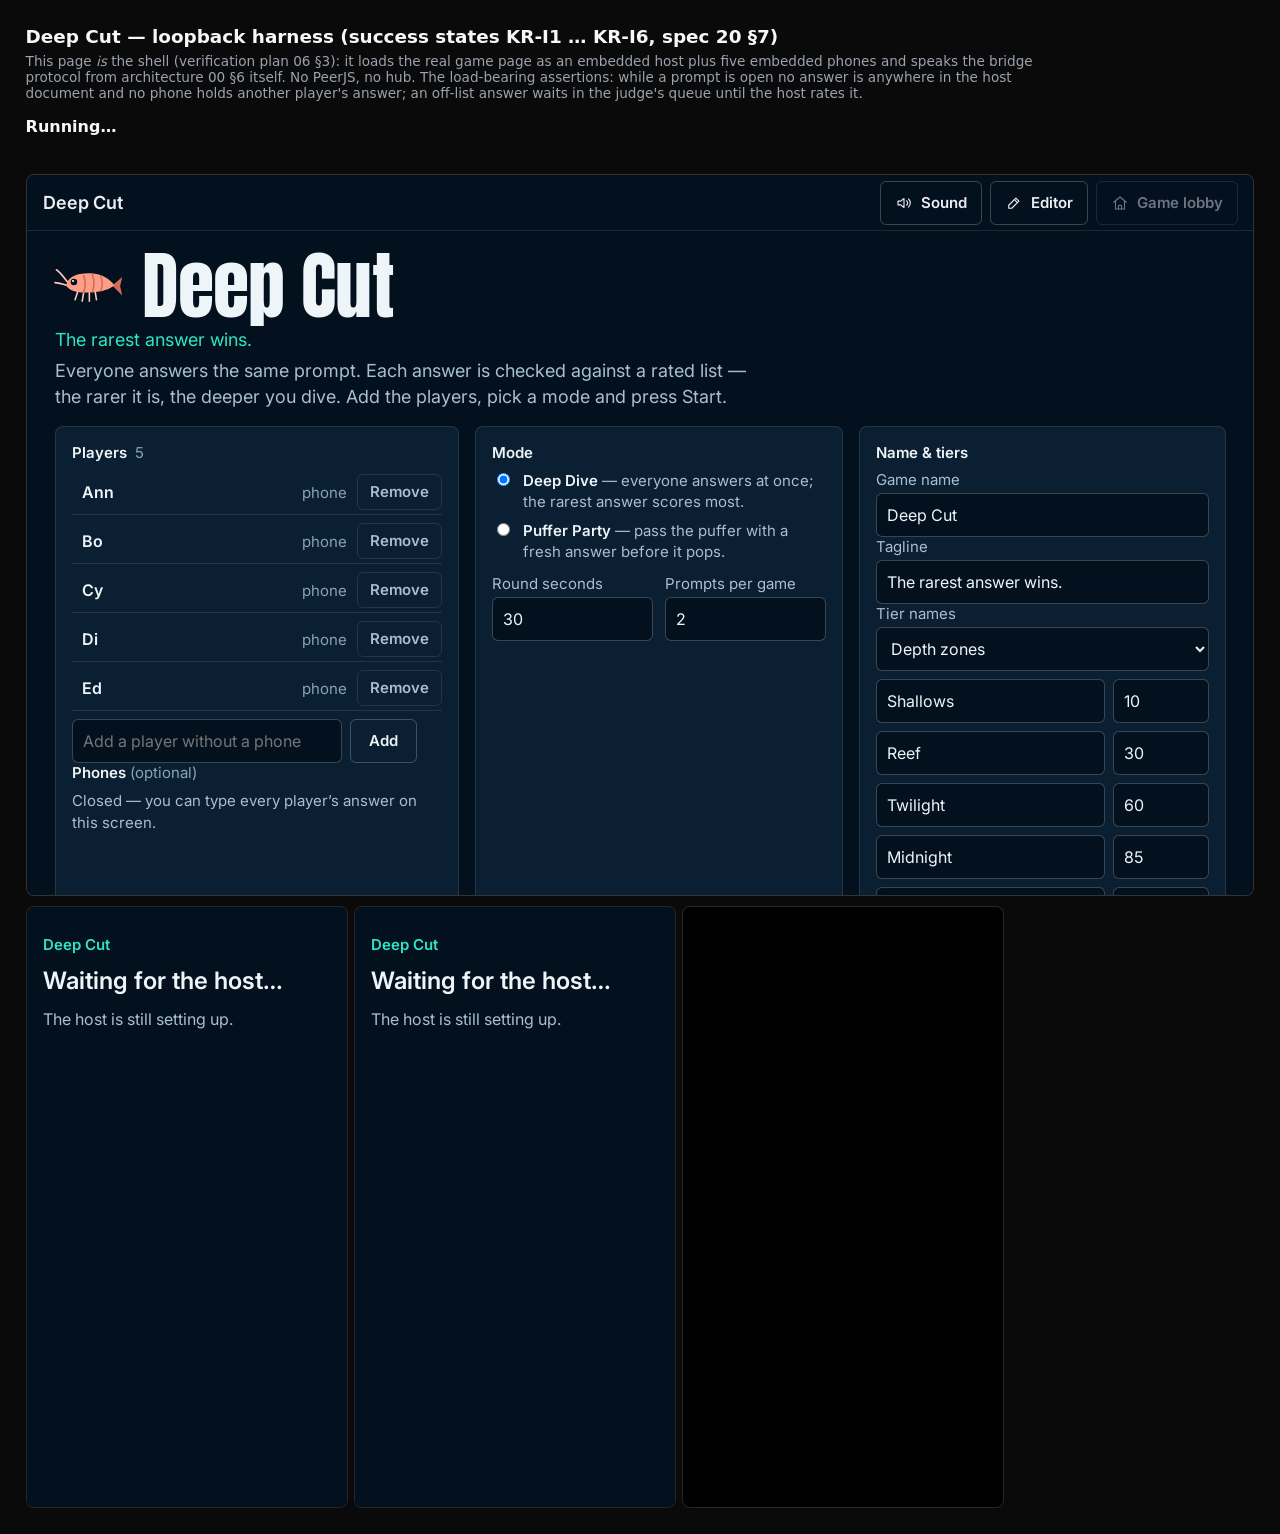
==== commit e8e9a75a: "feat: sinking diver animation, host-uploaded icon, ocean-zone reef and charm pass - original SVG kri" ====
--- a/tests/harness.html
+++ b/tests/harness.html
@@ -146,9 +146,9 @@
 
     /* ============ Loading (stale-bundle guard) ============ */
 
-    const JS = ["kr-content.js", "kr-select.js", "kr-core.js", "data.js", "kr-sound.js", "kr-clock.js",
-      "kr-view.js", "kr-party.js", "kr-app.js", "kr-editor.js", "kr-room.js", "kr-phone.js"];
-    const CSS = ["kr.css", "kr-phone.css"];
+    const JS = ["kr-content.js", "kr-select.js", "kr-core.js", "kr-flavour.js", "data.js", "kr-sound.js", "kr-clock.js",
+      "kr-view.js", "kr-diver.js", "kr-party.js", "kr-app.js", "kr-editor.js", "kr-room.js", "kr-phone.js"];
+    const CSS = ["kr.css", "kr-phone.css", "kr-diver.css"];
     const ASSETS = JS.map((f) => `../js/${f}`).concat(CSS.map((f) => `../css/${f}`)).concat([
       "../shared/theme.css", "../shared/theme-components.css", "../shared/library.js",
       "../shared/room-protocol.js", "../shared/room-net.js",
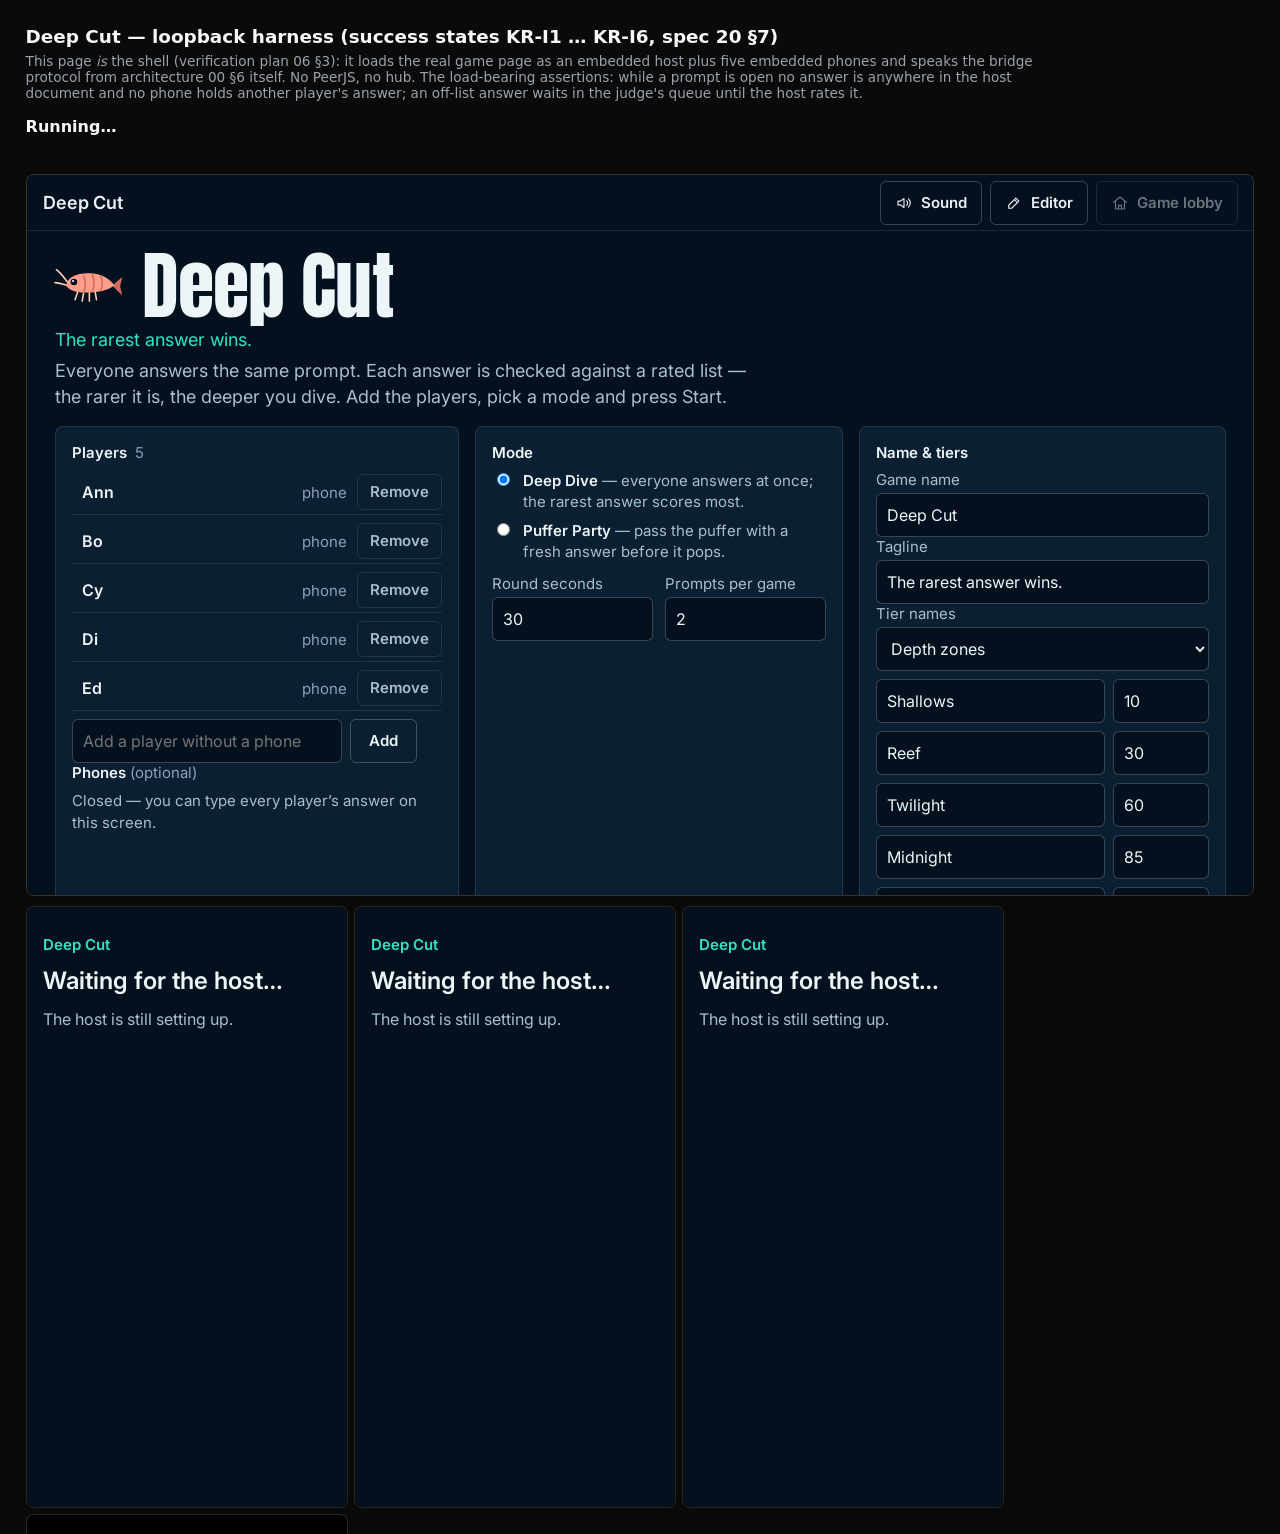
==== commit 78c517b9: "fix: round-2 review — reveal cards size to content, ruler labels never overlap and reef uses free sp" ====
--- a/tests/harness.html
+++ b/tests/harness.html
@@ -300,10 +300,15 @@
           && a.tier === "twilight"), JSON.stringify(core().learned));
       const shown = () => [...HD().querySelectorAll("#kr-groups .kr-group.is-shown .kr-group-answer")].map((n) => n.textContent);
       const seen = [];
+      let spilled = 0;
       while (core().phase === "reveal" && seen.length < 10) {
         click("btn-reveal");
         seen.push(shown().join("|"));
-      }
+        spilled = Math.max(spilled, [...HD().querySelectorAll("#kr-groups .kr-group.is-shown")]
+          .filter((n) => n.scrollHeight > n.clientHeight + 1).length);
+      }
+      check("KR-I6 no revealed answer card spills out of its row (tier tag and points inside the card)", spilled === 0,
+        `${spilled} cards overflow`);
       check("KR-I1 the reveal walks Shallows → Abyss; the rarest lands last",
         seen[3] === "Apple|Kiwi|Zqdurian|Lychee|Rambutan".split("|").slice(0, 4).join("|")
         && seen[4] === "Apple|Kiwi|Zqdurian|Lychee|Rambutan", seen.slice(0, 5).join(" / "));
